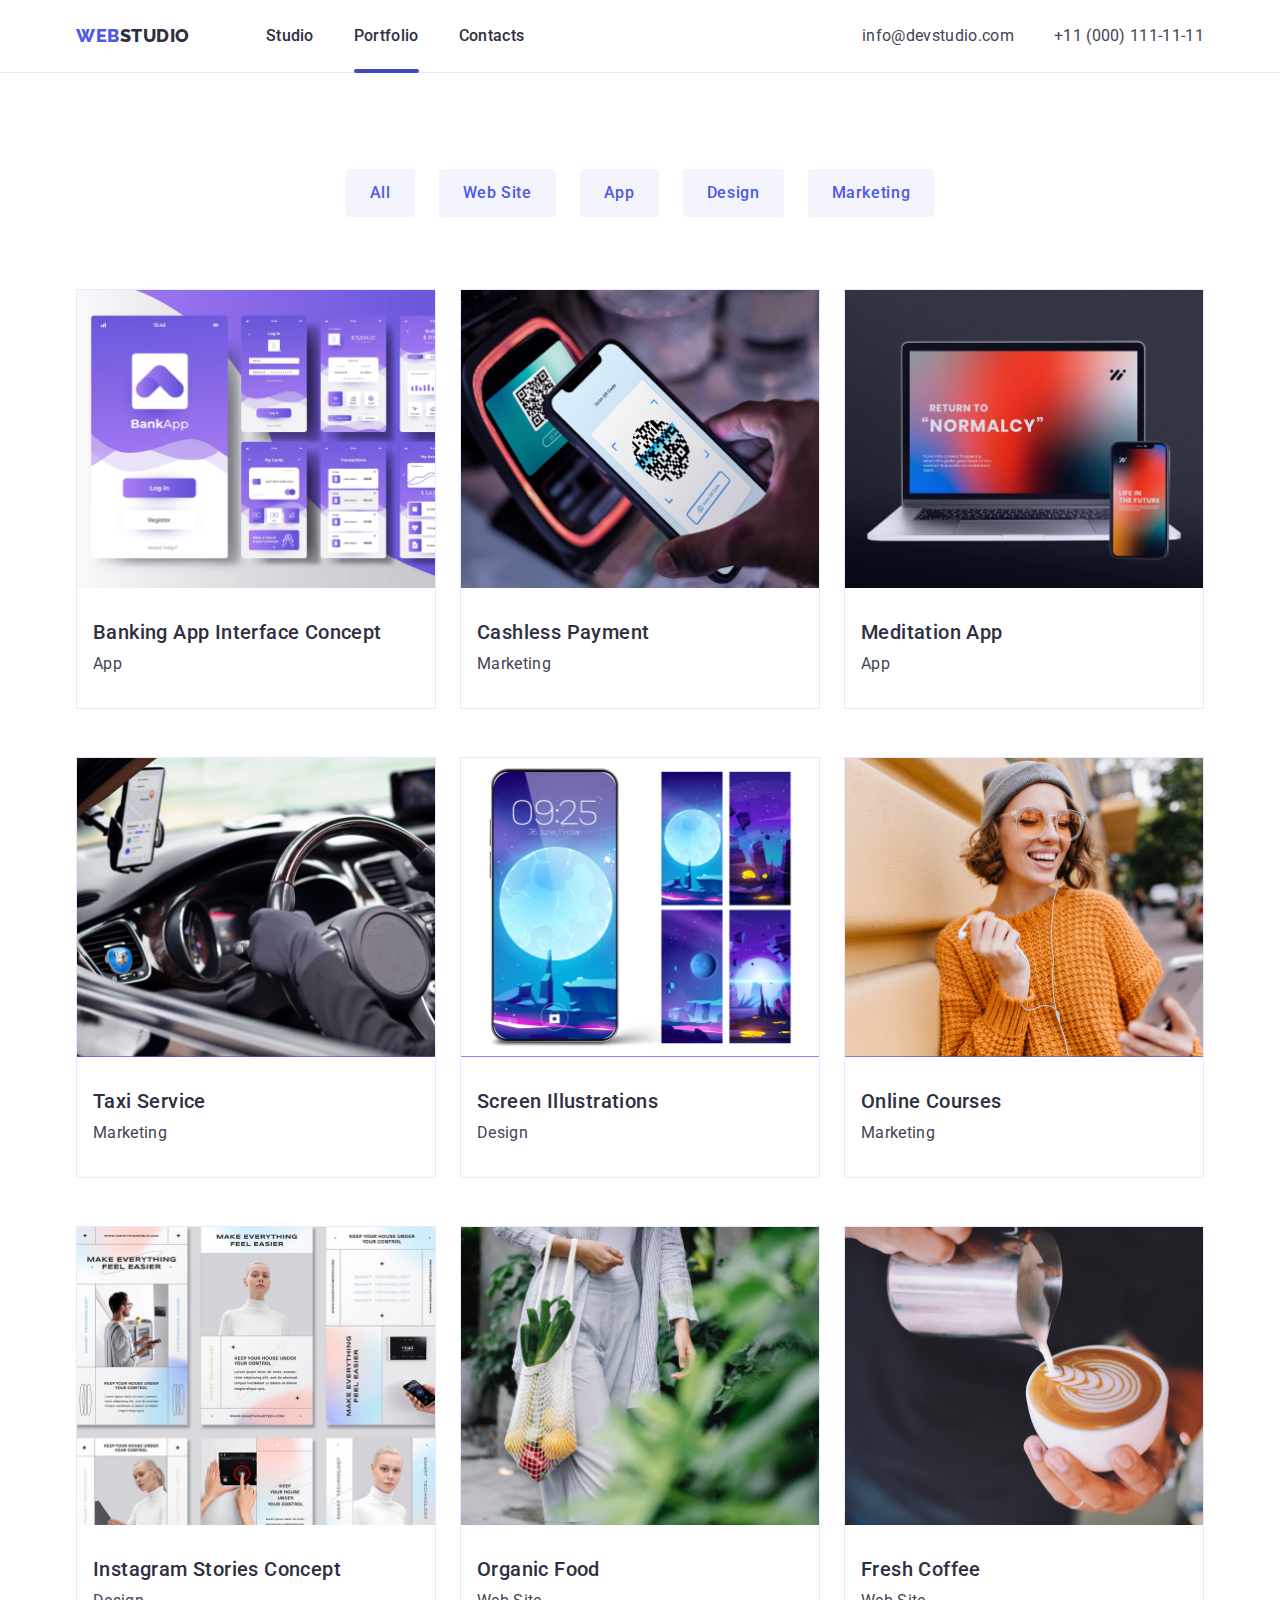
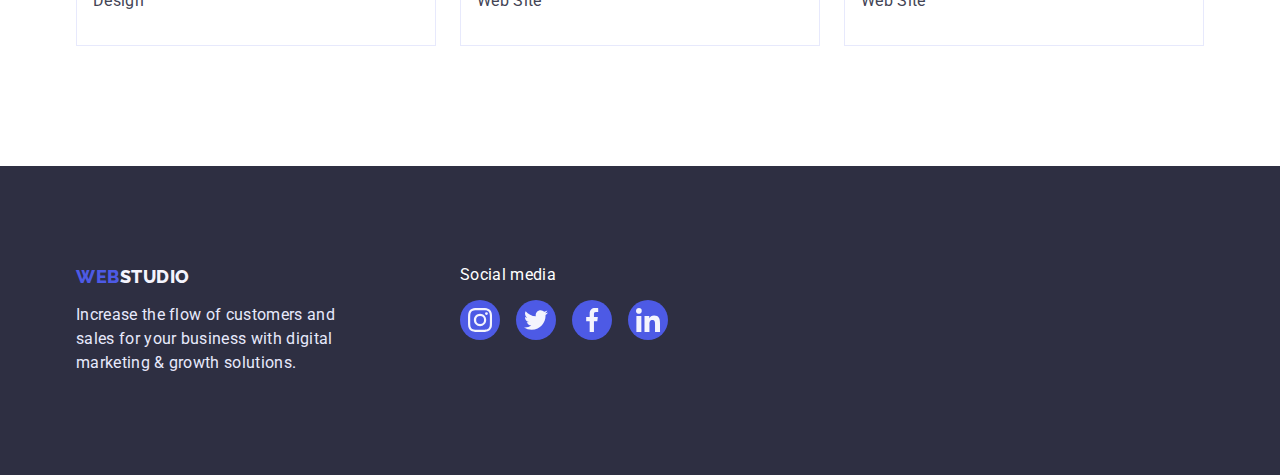
==== portfolio.html @ aa4c30a5 "Initial commit" ====
<!DOCTYPE html>
<html lang="en">
  <head>
    <meta charset="UTF-8">
    <meta http-equiv="X-UA-Compatible" content="IE=edge">
    <meta name="viewport" content="width=device-width, initial-scale=1.0">
    <title>Portfolio</title>
    <link
    rel="stylesheet"
    href="https://cdnjs.cloudflare.com/ajax/libs/modern-normalize/1.0.0/modern-normalize.min.css">
    <link rel="preconnect" href="https://fonts.googleapis.com">
    <link rel="preconnect" href="https://fonts.gstatic.com" crossorigin="">
    <link rel="stylesheet" href="./css/styles.css">
    <link
      rel="stylesheet"
      href="https://fonts.googleapis.com/css2?family=Raleway:wght@800&family=Roboto:wght@400;500;700;900&display=swap"
    >
  </head>
  <body>
    <header class="header">
      <div class="container flex-box header-box">
      <nav class="header-menu flex-box">
        <a class="header-logo link" href="./index.html">Web<span class="header-logo-second link">Studio</span></a>
        <ul class="header-nav list link flex-box">
          <li>
            <a class="menu-item active list link" href="./index.html">Studio</a>
          </li>
          <li>
            <a class="menu-item underline active list link" href="./portfolio.html">Portfolio</a>
          </li>
          <li>
            <a class="menu-item active list link" href="">Contacts</a>
          </li>
        </ul>
      </nav>
      <address class="header-address link">
        <ul class="address-list list flex-box">
          <li>
            <a class="address-item link active" href="mailto:info@devstudio.com">info@devstudio.com</a>
          </li>
          <li>
            <a class="address-item link active" href="tel:+110001111111">+11 (000) 111-11-11</a>
          </li>
        </ul>
      </address>
    </div>
    </header>
    <main class="all">
      <section class="button-for-nav">
        <div class="container">
        <h1 hidden="" class="none-title">buttons</h1>
        <ul class="link list btn-nav">
          <li><button class="second-nav active-btn" type="button">All</button></li>
          <li><button class="second-nav active-btn" type="button">Web Site</button></li>
          <li><button class="second-nav active-btn" type="button">App</button></li>
          <li><button class="second-nav active-btn" type="button">Design</button></li>
          <li><button class="second-nav active-btn" type="button">Marketing</button></li>
        </ul>
      </div>
      <div class="container">
        <ul class="services-list list flex-box">
          <li class="services-list-item">
            <a class="link overlay-img" href="">
              <div class="service-img">
                <img src="./images/bankingapp.jpg" alt="Banking App Interface Concept" width="360">
                <p class="overlay">14 Stylish and User-Friendly App Design Concepts · Task Manager App · Calorie Tracker App · Exotic Fruit Ecommerce App · Cloud Storage App
                </p>
              </div>
              <div class="cards-text">
                <h2 class="secondary-title-cards">Banking App Interface Concept</h2>
                <p class="text-dsc">App</p>
              </div>
            </a>
          </li>
          <li class="services-list-item">
            <a class="link overlay-img" href="">
              <div class="service-img">
              <img src="./images/cashlesspayment.jpg" alt="Cashless Payment" width="360">
               <p class="overlay">14 Stylish and User-Friendly App Design Concepts · Task Manager App · Calorie Tracker App · Exotic Fruit Ecommerce App · Cloud Storage App
                </p>
              </div>
              <div class="cards-text">
                <h2 class="secondary-title-cards">Cashless Payment</h2>
                <p class="text-dsc">Marketing</p>
              </div>
            </a>
          </li>
          <li class="services-list-item">
            <a class="link overlay-img" href="">
              <div class="service-img">
              <img src="./images/maditaionapp.jpg" alt="Meditaion App" width="360">
               <p class="overlay">14 Stylish and User-Friendly App Design Concepts · Task Manager App · Calorie Tracker App · Exotic Fruit Ecommerce App · Cloud Storage App
                </p>
              </div>
              <div class="cards-text">
                <h2 class="secondary-title-cards">Meditation App</h2>
                <p class="text-dsc">App</p>
              </div>
            </a>
          </li>
          <li class="services-list-item">
            <a class="link overlay-img" href="">
              <div class="service-img">
              <img src="./images/taxiservice.jpg" alt="Taxi Service" width="360">
               <p class="overlay">14 Stylish and User-Friendly App Design Concepts · Task Manager App · Calorie Tracker App · Exotic Fruit Ecommerce App · Cloud Storage App
                </p>
              </div>
              <div class="cards-text">
                <h2 class="secondary-title-cards">Taxi Service</h2>
                <p class="text-dsc">Marketing</p>
              </div>
            </a>
          </li>
          <li class="services-list-item">
            <a class="link overlay-img" href="">
              <div class="service-img">
              <img src="./images/screenillustrations.jpg" alt="Screen Illustrations" width="360">
               <p class="overlay">14 Stylish and User-Friendly App Design Concepts · Task Manager App · Calorie Tracker App · Exotic Fruit Ecommerce App · Cloud Storage App
                </p>
              </div>
              <div class="cards-text">
                <h2 class="secondary-title-cards">Screen Illustrations</h2>
                <p class="text-dsc">Design</p>
              </div>
            </a>
          </li>
          <li class="services-list-item">
            <a class="link overlay-img" href="">
              <div class="service-img">
              <img src="./images/onlinecourses.jpg" alt="Online Courses" width="360">
               <p class="overlay">14 Stylish and User-Friendly App Design Concepts · Task Manager App · Calorie Tracker App · Exotic Fruit Ecommerce App · Cloud Storage App
                </p>
              </div>
              <div class="cards-text">
                <h2 class="secondary-title-cards">Online Courses</h2>
                <p class="text-dsc">Marketing</p>
              </div>
            </a>
          </li>
          <li class="services-list-item">
            <a class="link overlay-img" href="">
              <div class="service-img">
              <img src="./images/instagramstories.jpg" alt="Instagram Stories Concept" width="360">
               <p class="overlay">14 Stylish and User-Friendly App Design Concepts · Task Manager App · Calorie Tracker App · Exotic Fruit Ecommerce App · Cloud Storage App
                </p>
              </div>
              <div class="cards-text">
                <h2 class="secondary-title-cards">Instagram Stories Concept</h2>
                <p class="text-dsc">Design</p>
              </div>
            </a>
          </li>
          <li class="services-list-item">
            <a class="link overlay-img" href="">
              <div class="service-img">
              <img src="./images/organicfood.jpg" alt="Organic Food" width="360">
               <p class="overlay">14 Stylish and User-Friendly App Design Concepts · Task Manager App · Calorie Tracker App · Exotic Fruit Ecommerce App · Cloud Storage App
                </p>
              </div>
              <div class="cards-text">
                <h2 class="secondary-title-cards">Organic Food</h2>
                <p class="text-dsc">Web Site</p>
              </div>
            </a>
          </li>
          <li class="services-list-item">
            <a class="link overlay-img" href="">
              <div class="service-img">
              <img src="./images/freshcoffe.jpg" alt="Fresh Coffee" width="360">
               <p class="overlay">14 Stylish and User-Friendly App Design Concepts · Task Manager App · Calorie Tracker App · Exotic Fruit Ecommerce App · Cloud Storage App
                </p>
              </div>
              <div class="cards-text">
                <h2 class="secondary-title-cards">Fresh Coffee</h2>
                <p class="text-dsc">Web Site</p>
              </div>
            </a>
          </li>
        </ul>
      </div>
      </section>
    </main>
    <footer class="footer">
      <div class="container flex-box">
        <div class="footer-container">
        <a class="footer-logo link" href="./index.html">Web<span class="footer-logo-second link">Studio</span></a>
        <p class="footer-text">
          Increase the flow of customers and sales for your business with digital
          marketing & growth solutions.
        </p>
        </div>
        <div class="footer-social">
          <p class="footer-social-text">Social media</p>
          <ul class="footer-social-list list">
                  <li class="">
                    <a href="" class="footer-social-box">
                      <svg widht="24px" height="24px"> 
                        <use href="./images/icons.svg#icon-instagram"></use>
                      </svg>
                    </a>
                  </li>
                  <li class="">
                    <a href="" class="footer-social-box">
                      <svg widht="24px" height="24px"> 
                        <use href="./images/icons.svg#icon-twitter"></use>
                      </svg>
                    </a>
                  </li>
                  <li class="">
                    <a href="" class="footer-social-box">
                      <svg widht="24px" height="24px"> 
                        <use href="./images/icons.svg#icon-facebook"></use>
                      </svg>
                    </a>
                  </li>
                  <li class="">
                    <a href="" class="footer-social-box">
                      <svg widht="24px" height="24px"> 
                        <use href="./images/icons.svg#icon-linkedin"></use>
                      </svg>
                    </a>
                  </li>
          </ul>
        </div>
     </div>
    </footer>
  </body>
</html>
---- css/styles.css ----
:root {
  --accent-color: #4d5ae5;
  --accent-logo-color: #4d5ae5;
  --hero-title-buttons: #ffffff;
  --brand-color: #2e2f42;
  --primary-titles-color: #2e2f42;
  --mini-titles-color: #2e2f42;
  --secondary-titles-color: #2e2f42;
  --hover-color: #404bbf;
  --background: #ffffff;
  --cards-color: #f4f4fd;
  --cloud: #f4f4fd;
  --buttons-2page: #e7e9fc;
  --primary-text-color: #434455;
  --timing-cubic: 250ms cubic-bezier(0.4, 0, 0.2, 1);
}
/* списки и точки */
ul {
  list-style: none;
  margin: 0;
  padding: 0;
}

a {
  text-decoration: none;
}

h1,
h2,
h3,
h4,
h5,
h6,
p {
  margin: 0;
  padding: 0;
}

body {
  font-family: "Roboto", sans-serif;
  color: var(--primary-text-color);
  background-color: var(--background);
  letter-spacing: 0.02em;
}

img {
  display: block;
  max-width: 100%;
  height: auto;
}

.section {
  padding-top: 120px;
  padding-bottom: 120px;
}

.container {
  max-width: 1158px;
  margin: 0 auto;
  padding: 0 15px;
}

/* header */
.flex-box {
  display: flex;
}

.header {
  border-bottom: 1px solid #E7E9FC;
}

.header-box {
  justify-content:space-between;
  align-items: center;
}

.header-logo {
  font-family: "Raleway", sans-serif;
  color: var(--accent-color);
  font-weight: 800;
  font-size: 18px;
  line-height: 1.17;
  text-transform: uppercase;
  letter-spacing: 0.03em;
  margin-right: 76px;
}

.header-nav {
  display: flex;
  gap: 40px;
}

.header-menu {
  align-items: center;
}

.header-logo-second {
  color: var(--brand-color);
}

.menu-item {
  color: var(--brand-color);
  font-weight: 500;
  font-size: 16px;
  line-height: 1.5;
  letter-spacing: 0.02em;
  display: block;
  padding: 24px 0;
  position: relative;
}

.underline::after {
  content: '';
  display: block;
  width: 100%;
  height: 4px;
  background-color: #404BBF;
  border-radius: 2px;
  position: absolute;
  left: 0;
  bottom: -1px;
}

.header-address {
  font-style: normal;
}

.address-list {
  display: flex;
  align-items: flex-start;
  gap: 40px;
}

.address-item {
  color: var(--primary-text-color);
  font-weight: 400;
  font-size: 16px;
  line-height: 1.5;
  letter-spacing: 0.02em;
}

.active {
  transition: color var(--timing-cubic);
}

.active:hover,
.active:focus {
  color: var(--hover-color);
}
/* service */
.service {
  background-color: var(--brand-color);
  padding: 188px 0;
  background-image: linear-gradient(rgba(46, 47, 66, 0.7), rgba(46, 47, 66, 0.7)), url('../images/peopleoffice.jpg');
  background-repeat: no-repeat;
  background-position: center;
  background-size: cover;
}

.service-text {
  color: var(--hero-title-buttons);
  font-size: 56px;
  line-height: 1.07;
  text-align: center;
  letter-spacing: 0.02em;
  max-width: 496px;
  margin: 0 auto 48px;
  }

.service-bnt {
  color: var(--hero-title-buttons);
  background-color: var(--accent-color);
  line-height: 1.5;
  align-items: center;
  letter-spacing: 0.04em;
  cursor: pointer;
  border-radius: 4px;
  display: block;
  margin: 0 auto;
  padding: 16px 32px;
  gap: 10px;
  border: 0px solid transparent;
  transition: background-color var(--timing-cubic);
}

.active-btn:hover,
.active-btn:active {
  background-color: var(--hover-color);
}

/* specifics */
.specifics {
  padding-bottom: 0px;
}

.specifics-list {
  gap: 24px;
}

.specifics-title {
  color: var(--mini-titles-color);
  font-weight: 500;
  font-size: 20px;
  line-height: 1.2;
  letter-spacing: 0.02em;
  margin-top: 8px;
}

.specifics-item {
  flex-basis: calc((100% - 72px) / 4);
}

.specifics-icon {
  width: 264px;
  height: 112px;
  background: #F4F4FD;
  border-radius: 4px;
  display: flex;
  align-items: center;
  justify-content: center;
}

.specifics-text,
.text-dsc {
  line-height: 1.5;
  letter-spacing: 0.02em;
  color: var(--primary-text-color);
  max-width: 264px;
  margin-top: 8px;
}

/* what are you doing */
.primary-title {
  color: var(--primary-titles-color);
  font-weight: 700;
  font-size: 36px;
  line-height: 1.11;
  letter-spacing: 0.02em;
  text-align: center;
  text-transform: capitalize;
  margin-bottom: 72px;
}

.doing {
  padding-bottom: 120px;
}

.doing-list{
  flex-wrap: wrap;
  gap: 24px;
}

.doing-item {
  flex-basis: calc((100% - 48px) / 3);
}

/* team secondary-title, img  -dsc */

.team {
  background-color: var(--cloud);
}

.team-list {
  flex-wrap: wrap;
  gap: 24px;
}

.team-item {
  flex-basis: calc((100% - 72px) / 4);
  box-shadow: 0px 1px 6px rgba(46, 47, 66, 0.08), 
              0px 1px 1px rgba(46, 47, 66, 0.16), 
              0px 2px 1px rgba(46, 47, 66, 0.08);
  border-radius: 0px 0px 4px 4px;
  background: #FFFFFF;
  max-width: 264px;
}

.team-text {
  display: flex;
  flex-direction: column;
  justify-content: center;
  align-items: center;
  padding: 32px 16px;
  gap: 8px;
  text-align: center;
}

.team-parthner {
  color: var(--secondary-titles-color);
  font-weight: 500;
  font-size: 20px;
  line-height: 1.2;
  letter-spacing: 0.02em;
}

.team-doing {
  font-size: 16px;
  line-height: 1.5;
  margin-bottom: 8px;
}

.team-soc {
  display: flex;
  justify-content: center;
  gap: 24px;
}

.team-soc-item {
  width: 40px;
  height: 40px;
}

.team-soc-link {
  width: 100%;
  height: 100%;
  border-radius: 50%;
  background: #4D5AE5;
  display: flex;
  align-items: center;
  justify-content: center;
  transition: background-color var(--timing-cubic);
}

.team-soc-link:hover {
  background-color: #404BBF;
}

.customers-list{
  display: flex;
  justify-content: space-between;
}

.customers-li {
  flex-basis: calc((100% - 120px) / 6);
}

.customers-item{
  border: 1px solid #8E8F99;
  border-radius: 4px;
  display: flex;
  justify-content: center;
  align-items: center;
  height: 88px;
  transition: fill var(--timing-cubic), border var(--timing-cubic);
}

.customers-item:hover,
.customers-item:focus {
  fill: var(--hover-color);
  border: 1px solid var(--hover-color);
}

.customers-icon {
  fill: currentColor;
}

/* second page */

.second-nav {
  color: var(--accent-color);
  background-color: var(--cloud);
  font-weight: 500;
  font-size: 16px;
  line-height: 1.5;
  cursor: pointer;
  align-items: center;
  text-align: center;
  letter-spacing: 0.04em;
  border-radius: 4px;
  border: 0px solid transparent;
  padding: 12px 24px;
  transition: box-shadow var(--timing-cubic);
}

.second-nav:hover,
.second-nav:focus {
  box-shadow: 0px 3px 1px rgba(0, 0, 0, 0.1), 
              0px 2px 1px rgba(0, 0, 0, 0.08), 
              0px 2px 2px rgba(0, 0, 0, 0.12);
}

.secondary-title-cards {
  color: var(--secondary-titles-color);
  font-size: 20px;
  line-height: 1.2;
  font-weight: 500;
  letter-spacing: 0.02em;
  text-decoration: none;
}

/* cards */
.text-dsc {
  color: var(--primary-text-color);
  font-weight: 400;
  font-size: 16px;
  line-height: 1.5;
}

/* footer */

.footer {
  background-color: var(--brand-color);
  padding-top: 100px;
  padding-bottom: 100px;
}

.footer-container{
  margin-right: 120px;
}

.footer-text {
  color: var(--buttons-2page);
  font-size: 16px;
  line-height: 1.5;
  width: 264px;
  height: 72px;
  margin-top: 16px;
  max-width: 264px;
}

.footer-logo {
  font-family: "Raleway", sans-serif;
  color: var(--accent-logo-color);
  font-weight: 800;
  font-size: 18px;
  line-height: 1.17;
  text-transform: uppercase;
  letter-spacing: 0.03em;
}

.footer-logo-second {
  color: var(--cloud);
}

.footer-social-text{
  letter-spacing: 0.02em;
  color: #FFFFFF;
  margin-bottom: 16px;
}

.footer-social-list{
  display: flex;
  gap: 16px;
}

.footer-social-box {
  display: flex;
  justify-content: center;
  align-items: center;
  width: 40px;
  height: 40px;
  border-radius: 50%;
  background-color: #4D5AE5;
  transition: background-color var(--timing-cubic), padding var(--timing-cubic);
}

.footer-social-box:hover,
.footer-social-box:focus {
  background-color: #31D0AA;
  padding: 8px;
}

.services-list {
  flex-wrap: wrap;
  gap: 48px 24px;
}

.services-list-item {
  flex-basis: calc((100% - 48px ) / 3);
  border: 1px solid #E7E9FC;
  transition: box-shadow var(--timing-cubic);
}

.services-list-item:hover,
.services-list-item:focus {
  box-shadow: 0px 1px 6px rgba(46, 47, 66, 0.08), 0px 1px 1px rgba(46, 47, 66, 0.16), 0px 2px 1px rgba(46, 47, 66, 0.08);
}

.service-img {
  position: relative;
  overflow: hidden;
}

.overlay {
  position: absolute;
  top: 0;
  left: 0;
  width: 100%;
  height: 100%;
  transform: translate(0, 100%);
  transition: transform var(--timing-cubic);
 /* overflow: auto; */
  color: #F4F4FD;
  background: #4D5AE5;
  mix-blend-mode: normal;
  padding: 40px 32px 164px;
}

.overlay-img:hover .overlay,
.overlay-img:focus .overlay {
  transform: translate(0, 0);
}

.cards-text {
  display: flex;
  flex-direction: column;
  justify-content: center;
  align-items: flex-start;
  padding: 32px 16px;
}

.btn-nav {
  display: flex;
  flex-direction: row;
  align-items: flex-start;
  padding: 0px;
  gap: 24px;
  margin-bottom: 72px;
  justify-content: center;
}

.button-for-nav {
  padding-top: 96px;
  padding-bottom: 120px;
}

.backdrop {
  position: fixed;
  top: 0;
  left: 0;
  z-index: 100;
  width: 100%;
  height: 100%;
  background-color: rgba(46, 47, 66, 0.4);
  transition: opacity var(--timing-cubic), visibility var(--timing-cubic);
}

.backdrop.is-hidden {
  opacity: 0;
  visibility: hidden;
  pointer-events: none;
}

.modal {
  position: absolute;
  top: 50%;
  left: 50%;
  transform: translate(-50%, -50%);
  width: 408px;
  height: 576px;
  background-color: #FCFCFC;
  box-shadow: 0px 1px 1px rgba(0, 0, 0, 0.14), 0px 1px 3px rgba(0, 0, 0, 0.12), 0px 2px 1px rgba(0, 0, 0, 0.2);
  border-radius: 4px;
}

.modal-btn {
  position: absolute;
  right: 24px;
  top: 24px;
  display: flex;
  justify-content: center;
  align-items: center;
  width: 24px;
  height: 24px;
  border: 1px solid rgba(0, 0, 0, 0.1);
  border-radius: 50%;
  background: #E7E9FC;
  padding: 0;
  cursor: pointer;
  transition: background-color var(--timing-cubic), border-color var(--timing-cubic);
}

.modal-btn:hover,
.modal-btn:focus {
  background-color: var(--hover-color);
  border-color: transparent;
}

.modal-btn-icon {
  transition: fill var(--timing-cubic);
}

.modal-btn:hover .modal-btn-icon,
.modal-btn:hover .modal-btn-icon {
  fill: var(--background);
}
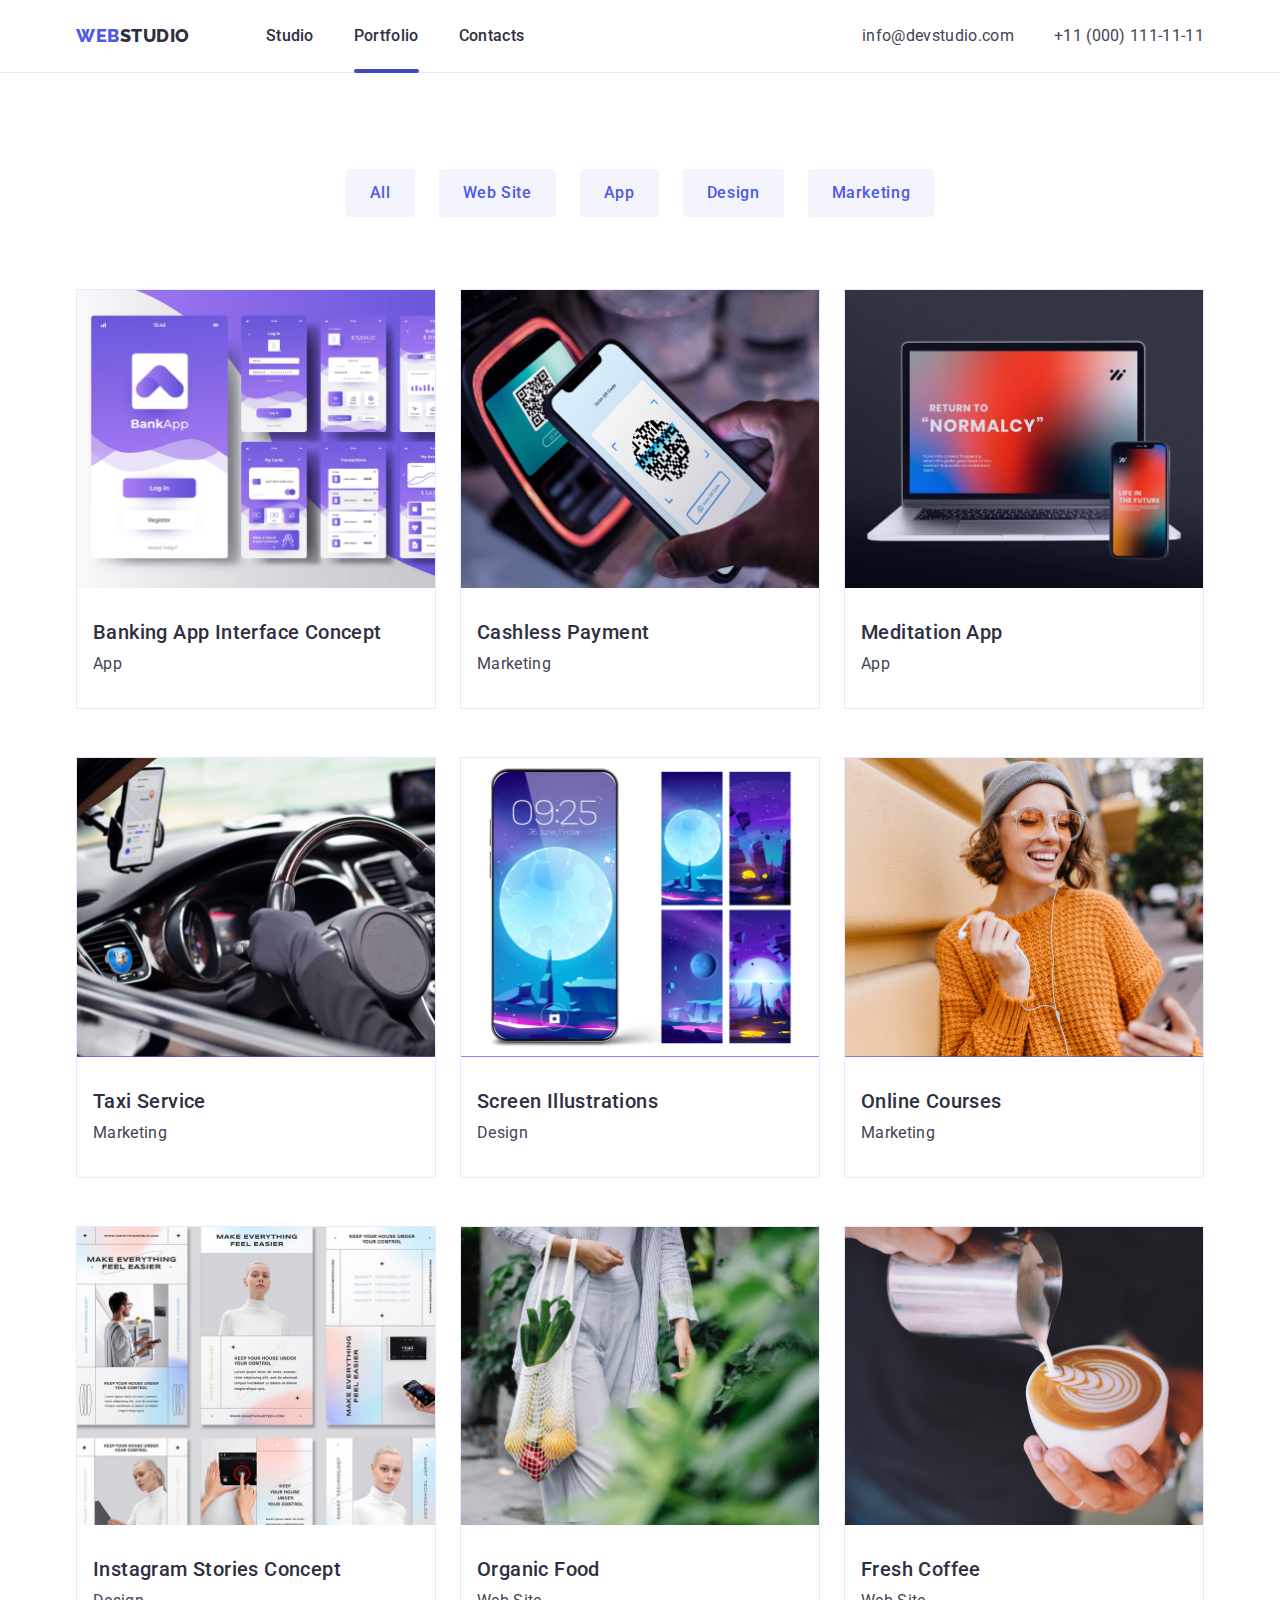
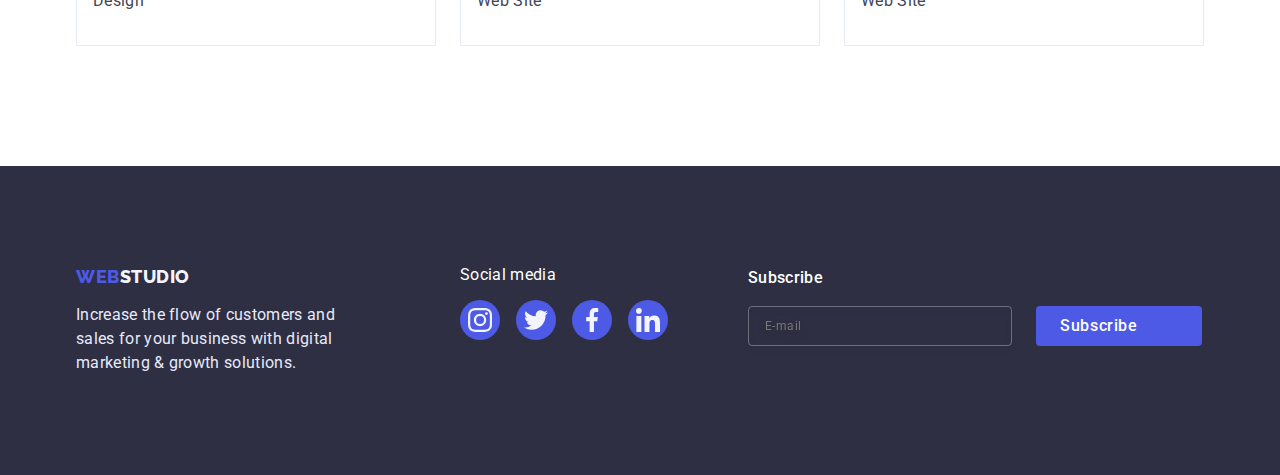
==== commit 9e2c808b: "do hw" ====
--- a/portfolio.html
+++ b/portfolio.html
@@ -222,6 +222,28 @@
                   </li>
           </ul>
         </div>
+        <div class="container3">
+          <form class="form-footer">
+            <p class="subscibe-title">Subscribe</p>
+            <div class="form-div">
+              <label class="label-sub">
+                <input
+                  type="email"
+                  name="email"
+                  id="email"
+                  autocomplete="on"
+                  placeholder="E-mail"
+                />
+              </label>
+              <button type="submit" class="btn-footer">
+                <b class="btn-submit">Subscribe</b>
+                <svg class="button-item" width="24" height="24">
+                  <use href="./images/symbol-defs.svg#icon-icon-send"></use>
+                </svg>
+              </button>
+            </div>
+          </form>
+        </div>
      </div>
     </footer>
   </body>
--- a/css/styles.css
+++ b/css/styles.css
@@ -460,6 +460,128 @@
   padding: 8px;
 }
 
+.footer-container3 {
+  display: block;
+  width: 453px;
+  height: 80px;
+  padding-left: 80px;
+}
+.footer-form {
+  display: flex;
+  gap: 24px;
+}
+.footer-label {
+}
+.footer-input {
+  border: 1px solid var(--background);
+  filter: drop-shadow(0px 4px 4px rgba(0, 0, 0, 0.15));
+  border-radius: 4px;
+  min-width: 264px;
+  font-size: 12px;
+  line-height: 2;
+  display: flex;
+  align-items: center;
+  letter-spacing: 0.04em;
+  color: var(--hero-title-buttons);
+  padding: 8px 16px;
+  background-color: var(--brand-color);
+}
+.footer-button {
+  background-color: var(--accent-logo-color);
+  border-radius: 4px;
+  font-weight: 500;
+  font-size: 16px;
+  line-height: 1.5;
+  display: flex;
+  text-align: center;
+  letter-spacing: 0.04em;
+  color: var(--background);
+  border: 0px solid transparent;
+  min-width: 165px;
+  justify-content: center;
+  align-items: center;
+  padding: 8px 24px;
+  gap: 16px;
+  transition: background-color var(--timing-cubic);
+}
+.footer-button:hover,
+.footer-button:focus {
+  background-color: var(--hover-color);
+}
+.footer-bottom-text {
+  font-weight: 500;
+  font-size: 16px;
+  line-height: 1.5;
+  letter-spacing: 0.02em;
+  color: var(--background);
+  margin-bottom: 16px;
+}
+.container3 {
+  margin-left: 80px;
+}
+.subscibe-title {
+  font-weight: 500;
+  font-size: 16px;
+  line-height: 1.5;
+  letter-spacing: 0.02em;
+  margin-bottom: 16px;
+  color: var(--background);
+}
+
+.form-div {
+  display: flex;
+}
+
+.form-footer input {
+  font-family: "Roboto";
+  font-size: 12px;
+  line-height: 1.33;
+  letter-spacing: 0.04em;
+  color: #ffffff;
+  border: 1px solid rgba(255, 255, 255, 0.3);
+  filter: drop-shadow(0px 4px 4px rgba(0, 0, 0, 0.15));
+  border-radius: 4px;
+  padding: 0 16px 0 16px;
+  height: 40px;
+  width: 264px;
+  background-color: transparent;
+  outline: 0;
+  transition: border-color var(--timing-cubic);
+}
+.btn-footer {
+  display: flex;
+  padding: 8px 24px;
+  border-radius: 4px;
+  border: 0;
+  cursor: pointer;
+  margin-left: 24px;
+  background: var(--accent-color);
+  transition: background-color var(--timing-cubic);
+}
+.btn-submit {
+  font-family: "Roboto";
+  font-style: normal;
+  font-weight: 500;
+  font-size: 16px;
+  line-height: 1.5;
+  letter-spacing: 0.04em;
+  color: var(--background);
+  margin-right: 16px;
+  padding: 0;
+  border: none;
+}
+.button-icon {
+  display: inline-flex;
+  align-items: center;
+}
+.btn-footer:hover {
+  background-color: var(--hover-color);
+}
+
+.btn-footer:focus {
+  background-color: var(--hover-color);
+}
+
 .services-list {
   flex-wrap: wrap;
   gap: 48px 24px;
@@ -545,12 +667,15 @@
   position: absolute;
   top: 50%;
   left: 50%;
-  transform: translate(-50%, -50%);
   width: 408px;
-  height: 576px;
-  background-color: #FCFCFC;
-  box-shadow: 0px 1px 1px rgba(0, 0, 0, 0.14), 0px 1px 3px rgba(0, 0, 0, 0.12), 0px 2px 1px rgba(0, 0, 0, 0.2);
-  border-radius: 4px;
+  min-height: 584px;
+  padding: 72px 24px 24px;
+  box-shadow: 0px 1px 1px rgba(0, 0, 0, 0.14), 0px 1px 3px rgba(0, 0, 0, 0.12),
+    0px 2px 1px rgba(0, 0, 0, 0.2);
+  border-radius: 4px;
+  background-color: var(--background);
+  transform: translate(-50%, -50%) scale(1);
+  transition: transform 250ms var(--action);
 }
 
 .modal-btn {
@@ -583,4 +708,152 @@
 .modal-btn:hover .modal-btn-icon,
 .modal-btn:hover .modal-btn-icon {
   fill: var(--background);
+}
+
+.modal-title {
+  font-weight: 500;
+  font-size: 16px;
+  line-height: 1.5;
+  text-align: center;
+  letter-spacing: 0.02em;
+  color: #2e2f42;
+  margin-bottom: 16px;
+}
+.modal-input-icon {
+  position: absolute;
+  left: 5px;
+  top: 50%;
+  transform: translateY(-50%);
+  left: 16px;
+}
+.input-wrap {
+  position: relative;
+}
+.modal-input {
+  width: 100%;
+  height: 40px;
+  padding-left: 38px;
+  padding-top: 11px;
+  padding-bottom: 11px;
+  border: 1px solid rgba(33, 33, 33, 0.2);
+  border-radius: 4px;
+  font-size: 12px;
+  line-height: 1.17;
+  letter-spacing: 0.04em;
+  color: var(--brand-color);
+  transition: border-color var(--timing-cubic);
+  outline: transparent;
+}
+
+.modal-label-text {
+  display: inline-block;
+  font-size: 12px;
+  margin-bottom: 5px;
+  color: #8e8f99;
+}
+
+.modal-field {
+  margin-bottom: 8px;
+}
+
+.modal-input:focus {
+  border-color: var(--hover-color);
+}
+.modal-input:focus + .modal-input-icon {
+  fill: var(--hover-color);
+}
+
+.modal-texarea {
+  width: 100%;
+  height: 120px;
+  border: 1px solid rgba(33, 33, 33, 0.2);
+  outline: transparent;
+  background-color: transparent;
+  resize: none;
+  border-radius: 4px;
+  padding: 8px 16px;
+  font-size: 12px;
+  line-height: 1.17;
+  letter-spacing: 0.04em;
+}
+
+.modal-texarea:focus {
+  border-color: var(--hover-color);
+}
+.modal-btn-send {
+  display: block;
+  width: 169px;
+  height: 56px;
+  margin: 0 auto;
+  text-align: center;
+  padding: 16px 32px;
+  border: none;
+  border-radius: 4px;
+  background-color: var(--accent-color);
+  color: var(--background);
+  font-family: inherit;
+  font-weight: 500;
+  font-size: 16px;
+  line-height: 1.5;
+  letter-spacing: 0.04em;
+  box-shadow: 0px 4px 4px rgba(0, 0, 0, 0.15);
+  transition: background-color var(--timing-cubic);
+  cursor: pointer;
+}
+
+.modal-btn-send:hover,
+.modal-btm-send:focus {
+  background-color: var(--hover-color);
+}
+.check-text::before {
+  content: "";
+  width: 16px;
+  height: 16px;
+  border: 1px solid #2e2f42;
+  border-radius: 2px;
+  display: block;
+}
+
+.check-text {
+  display: flex;
+  gap: 8px;
+  font-family: "Roboto";
+  font-style: normal;
+  font-weight: 400;
+  font-size: 12px;
+  letter-spacing: 0.04em;
+  color: #8e8f99;
+  margin-top: 16px;
+  margin-bottom: 24px;
+  align-items: center;
+}
+
+.modal-check:checked + .check-text::before {
+  background-color: var(--hover-color);
+  border: none;
+
+  background-image: url(../images/check.svg);
+  background-repeat: no-repeat;
+  background-position: center;
+}
+
+.a-text {
+  text-decoration: underline;
+}
+
+.placeholder {
+  color: rgba(46, 47, 66, 0.4);
+}
+
+.visually-hidden {
+  position: absolute;
+  width: 1px;
+  height: 1px;
+  margin: -1px;
+  border: 0;
+  padding: 0;
+  white-space: nowrap;
+  clip-path: inset(100%);
+  clip: rect(0 0 0 0);
+  overflow: hidden;
 }